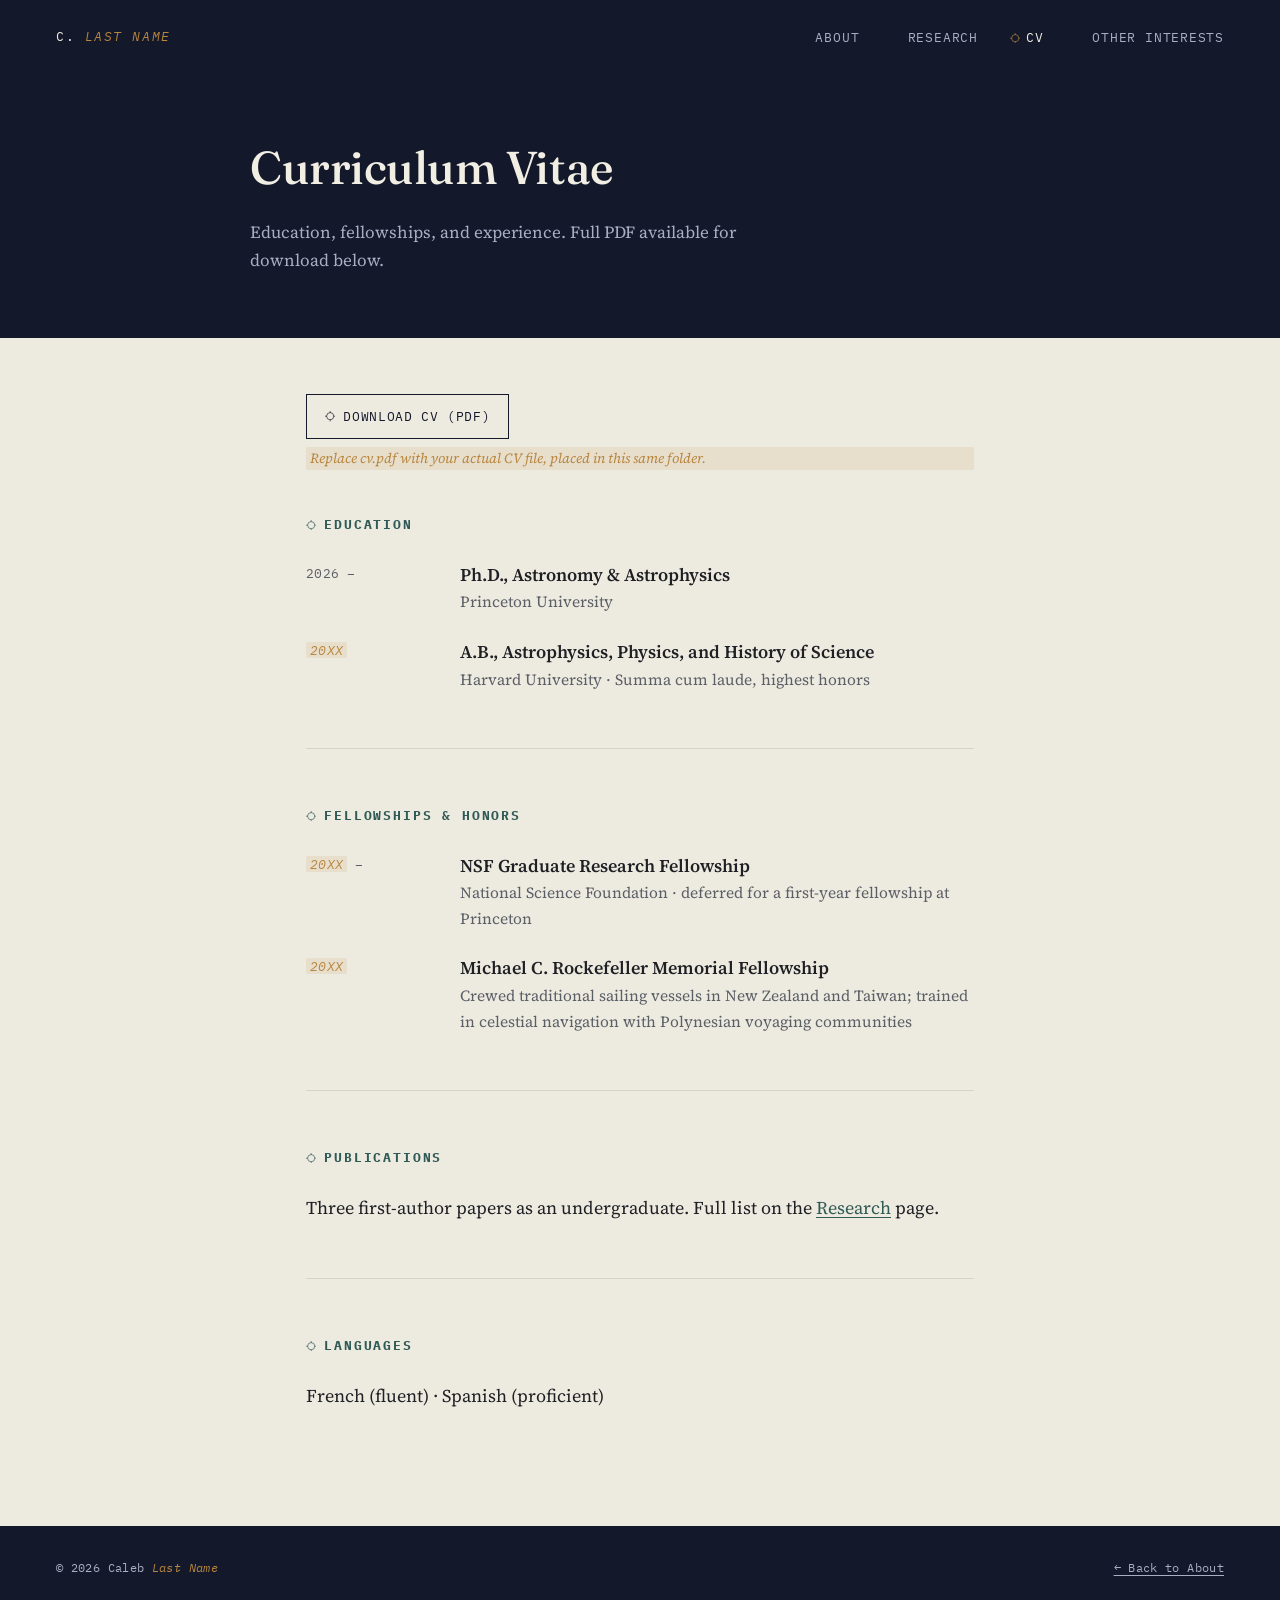
==== cv.html @ da011fde "Add files via upload" ====
<!DOCTYPE html>
<html lang="en">
<head>
<meta charset="UTF-8">
<meta name="viewport" content="width=device-width, initial-scale=1.0">
<title>CV — Caleb</title>
<link rel="preconnect" href="https://fonts.googleapis.com">
<link rel="preconnect" href="https://fonts.gstatic.com" crossorigin>
<link href="https://fonts.googleapis.com/css2?family=Fraunces:opsz,wght@9..144,400;9..144,500;9..144,600&family=IBM+Plex+Mono:wght@400;500&family=Source+Serif+4:opsz,wght@8..60,400;8..60,600&display=swap" rel="stylesheet">
<link rel="stylesheet" href="style.css">
</head>
<body>

<nav class="site-nav" aria-label="Primary">
  <a class="mark" href="index.html">C. <span class="fillin" style="background:none;padding:0;">Last Name</span></a>
  <ul>
    <li><a class="nav-link" href="index.html"><svg class="reticle" viewBox="0 0 16 16"><circle cx="8" cy="8" r="5.5" fill="none" stroke-width="1"/><line x1="8" y1="0" x2="8" y2="3"/><line x1="8" y1="13" x2="8" y2="16"/><line x1="0" y1="8" x2="3" y2="8"/><line x1="13" y1="8" x2="16" y2="8"/></svg>About</a></li>
    <li><a class="nav-link" href="research.html"><svg class="reticle" viewBox="0 0 16 16"><circle cx="8" cy="8" r="5.5" fill="none" stroke-width="1"/><line x1="8" y1="0" x2="8" y2="3"/><line x1="8" y1="13" x2="8" y2="16"/><line x1="0" y1="8" x2="3" y2="8"/><line x1="13" y1="8" x2="16" y2="8"/></svg>Research</a></li>
    <li><a class="nav-link" href="cv.html" aria-current="page"><svg class="reticle" viewBox="0 0 16 16"><circle cx="8" cy="8" r="5.5" fill="none" stroke-width="1"/><line x1="8" y1="0" x2="8" y2="3"/><line x1="8" y1="13" x2="8" y2="16"/><line x1="0" y1="8" x2="3" y2="8"/><line x1="13" y1="8" x2="16" y2="8"/></svg>CV</a></li>
    <li><a class="nav-link" href="interests.html"><svg class="reticle" viewBox="0 0 16 16"><circle cx="8" cy="8" r="5.5" fill="none" stroke-width="1"/><line x1="8" y1="0" x2="8" y2="3"/><line x1="8" y1="13" x2="8" y2="16"/><line x1="0" y1="8" x2="3" y2="8"/><line x1="13" y1="8" x2="16" y2="8"/></svg>Other Interests</a></li>
  </ul>
</nav>

<header class="page-header">
  <div class="page-header-inner">
    <h1>Curriculum Vitae</h1>
    <p class="lede">Education, fellowships, and experience. Full PDF available for download below.</p>
  </div>
</header>

<main>
  <p style="margin-bottom:44px;">
    <a href="cv.pdf" class="download-btn">
      <svg class="reticle" viewBox="0 0 16 16"><circle cx="8" cy="8" r="5.5" fill="none" stroke-width="1"/><line x1="8" y1="0" x2="8" y2="3"/><line x1="8" y1="13" x2="8" y2="16"/><line x1="0" y1="8" x2="3" y2="8"/><line x1="13" y1="8" x2="16" y2="8"/></svg>
      Download CV (PDF)
    </a>
    <span class="fillin" style="display:block; margin-top:8px; font-size:14px;">Replace cv.pdf with your actual CV file, placed in this same folder.</span>
  </p>

  <section id="education">
    <h2 class="section-title"><svg class="reticle" viewBox="0 0 16 16"><circle cx="8" cy="8" r="5.5" fill="none" stroke-width="1"/><line x1="8" y1="0" x2="8" y2="3"/><line x1="8" y1="13" x2="8" y2="16"/><line x1="0" y1="8" x2="3" y2="8"/><line x1="13" y1="8" x2="16" y2="8"/></svg> Education</h2>

    <div class="cv-entry">
      <div class="dates">2026 –</div>
      <div class="what">
        <strong>Ph.D., Astronomy &amp; Astrophysics</strong>
        <div class="where">Princeton University</div>
      </div>
    </div>

    <div class="cv-entry">
      <div class="dates"><span class="fillin">20XX</span></div>
      <div class="what">
        <strong>A.B., Astrophysics, Physics, and History of Science</strong>
        <div class="where">Harvard University · Summa cum laude, highest honors</div>
      </div>
    </div>
  </section>

  <section id="fellowships">
    <h2 class="section-title"><svg class="reticle" viewBox="0 0 16 16"><circle cx="8" cy="8" r="5.5" fill="none" stroke-width="1"/><line x1="8" y1="0" x2="8" y2="3"/><line x1="8" y1="13" x2="8" y2="16"/><line x1="0" y1="8" x2="3" y2="8"/><line x1="13" y1="8" x2="16" y2="8"/></svg> Fellowships &amp; Honors</h2>

    <div class="cv-entry">
      <div class="dates"><span class="fillin">20XX</span> –</div>
      <div class="what">
        <strong>NSF Graduate Research Fellowship</strong>
        <div class="where">National Science Foundation · deferred for a first-year fellowship at Princeton</div>
      </div>
    </div>

    <div class="cv-entry">
      <div class="dates"><span class="fillin">20XX</span></div>
      <div class="what">
        <strong>Michael C. Rockefeller Memorial Fellowship</strong>
        <div class="where">Crewed traditional sailing vessels in New Zealand and Taiwan; trained in celestial navigation with Polynesian voyaging communities</div>
      </div>
    </div>
  </section>

  <section id="publications-cv">
    <h2 class="section-title"><svg class="reticle" viewBox="0 0 16 16"><circle cx="8" cy="8" r="5.5" fill="none" stroke-width="1"/><line x1="8" y1="0" x2="8" y2="3"/><line x1="8" y1="13" x2="8" y2="16"/><line x1="0" y1="8" x2="3" y2="8"/><line x1="13" y1="8" x2="16" y2="8"/></svg> Publications</h2>
    <p>Three first-author papers as an undergraduate. Full list on the <a href="research.html">Research</a> page.</p>
  </section>

  <section id="languages">
    <h2 class="section-title"><svg class="reticle" viewBox="0 0 16 16"><circle cx="8" cy="8" r="5.5" fill="none" stroke-width="1"/><line x1="8" y1="0" x2="8" y2="3"/><line x1="8" y1="13" x2="8" y2="16"/><line x1="0" y1="8" x2="3" y2="8"/><line x1="13" y1="8" x2="16" y2="8"/></svg> Languages</h2>
    <p>French (fluent) · Spanish (proficient)</p>
  </section>
</main>

<footer>
  <span>© <span id="year"></span> Caleb <span class="fillin" style="background:none;padding:0;">Last Name</span></span>
  <a href="index.html">← Back to About</a>
</footer>
<script>document.getElementById('year').textContent = new Date().getFullYear();</script>
</body>
</html>
---- style.css ----
/* ===========================================================
   Design tokens
   =========================================================== */
:root {
  --ink:        #14182B;   /* deep dusk-navy — nav, footer, hero bg */
  --ink-soft:   #1E2340;
  --paper:      #EDEAE0;   /* warm parchment — page background */
  --paper-2:    #E4E0D2;   /* slightly deeper parchment for panels */
  --brass:      #B8863E;   /* brass / sextant accent */
  --teal:       #2F5A55;   /* secondary accent */
  --text:       #1E2024;
  --text-soft:  #5B5F66;
  --text-onink: #F1EEE4;
  --text-onink-soft: #A9AEC4;
  --line:       #D8D3C4;
  --line-onink: #333A5C;

  --display: 'Fraunces', 'Iowan Old Style', Georgia, serif;
  --body:    'Source Serif 4', Georgia, serif;
  --mono:    'IBM Plex Mono', ui-monospace, Menlo, monospace;

  --maxw: 780px;
}

* { box-sizing: border-box; }
html { scroll-behavior: smooth; }

body {
  margin: 0;
  background: var(--paper);
  color: var(--text);
  font-family: var(--body);
  font-size: 18px;
  line-height: 1.65;
  -webkit-font-smoothing: antialiased;
}

a { color: var(--teal); text-decoration-thickness: 1px; text-underline-offset: 3px; }
a:hover { color: var(--brass); }
a:focus-visible, button:focus-visible {
  outline: 2px solid var(--brass);
  outline-offset: 3px;
}

@media (prefers-reduced-motion: reduce) {
  html { scroll-behavior: auto; }
  * { animation: none !important; transition: none !important; }
}

/* ===========================================================
   Signature mark — a small reticle/finder-chart glyph.
   Used as a recurring signature element throughout the site,
   nodding to celestial navigation & star-chart positioning.
   =========================================================== */
.reticle {
  display: inline-block;
  width: 0.8em;
  height: 0.8em;
  vertical-align: middle;
  flex: none;
}
.reticle circle, .reticle line { stroke: currentColor; }

/* ===========================================================
   Top navigation
   =========================================================== */
.site-nav {
  background: var(--ink);
  color: var(--text-onink);
  padding: 22px clamp(20px, 5vw, 56px);
  display: flex;
  align-items: center;
  justify-content: space-between;
  flex-wrap: wrap;
  gap: 14px;
}
.site-nav .mark {
  font-family: var(--mono);
  font-size: 13px;
  letter-spacing: 0.12em;
  text-transform: uppercase;
  color: var(--text-onink);
  text-decoration: none;
}
.site-nav .mark:hover { color: var(--brass); }
.site-nav ul {
  list-style: none;
  display: flex;
  gap: clamp(16px, 3vw, 32px);
  margin: 0;
  padding: 0;
  flex-wrap: wrap;
}
.site-nav a.nav-link {
  color: var(--text-onink-soft);
  text-decoration: none;
  font-family: var(--mono);
  font-size: 13px;
  letter-spacing: 0.06em;
  text-transform: uppercase;
  display: inline-flex;
  align-items: center;
  gap: 6px;
  color: var(--text-onink-soft);
}
.site-nav a.nav-link .reticle { color: var(--brass); opacity: 0; transition: opacity .15s ease; }
.site-nav a.nav-link:hover { color: var(--text-onink); }
.site-nav a.nav-link:hover .reticle,
.site-nav a.nav-link[aria-current="page"] .reticle { opacity: 1; }
.site-nav a.nav-link[aria-current="page"] { color: var(--text-onink); }

/* ===========================================================
   Hero (About / homepage)
   =========================================================== */
.hero {
  background: var(--ink);
  color: var(--text-onink);
  padding: 64px clamp(20px, 6vw, 56px) 88px;
  position: relative;
  overflow: hidden;
}
.hero .chart {
  position: absolute;
  inset: 0;
  pointer-events: none;
  opacity: 0.55;
}
.hero-inner { max-width: var(--maxw); margin: 0 auto; position: relative; }
.eyebrow {
  font-family: var(--mono);
  font-size: 12.5px;
  letter-spacing: 0.16em;
  text-transform: uppercase;
  color: var(--brass);
  display: flex;
  align-items: center;
  gap: 8px;
  margin: 0 0 20px;
}
h1.name {
  font-family: var(--display);
  font-optical-sizing: auto;
  font-weight: 500;
  font-size: clamp(44px, 7vw, 72px);
  line-height: 1.02;
  margin: 0 0 14px;
  letter-spacing: -0.01em;
}
.role {
  font-family: var(--body);
  font-style: italic;
  font-size: clamp(18px, 2.4vw, 22px);
  color: var(--text-onink-soft);
  margin: 0 0 28px;
  max-width: 46ch;
}
.hero p.bio {
  max-width: 62ch;
  color: var(--text-onink);
  font-size: 17.5px;
  margin: 0 0 32px;
}
.hero-links { display: flex; flex-wrap: wrap; gap: 10px 28px; }
.hero-links a {
  font-family: var(--mono);
  font-size: 13px;
  letter-spacing: 0.04em;
  color: var(--text-onink-soft);
  text-decoration: none;
  border-bottom: 1px solid var(--line-onink);
  padding-bottom: 2px;
}
.hero-links a:hover { color: var(--brass); border-color: var(--brass); }

/* ===========================================================
   Page header (non-hero pages)
   =========================================================== */
.page-header {
  background: var(--ink);
  color: var(--text-onink);
  padding: 56px clamp(20px, 6vw, 56px) 64px;
}
.page-header-inner { max-width: var(--maxw); margin: 0 auto; }
.page-header h1 {
  font-family: var(--display);
  font-weight: 500;
  font-size: clamp(34px, 5vw, 46px);
  margin: 0 0 12px;
  letter-spacing: -0.01em;
}
.page-header .lede {
  color: var(--text-onink-soft);
  font-size: 17px;
  max-width: 56ch;
  margin: 0;
}

/* ===========================================================
   Main content
   =========================================================== */
main {
  max-width: var(--maxw);
  margin: 0 auto;
  padding: 56px clamp(20px, 6vw, 56px) 100px;
}
section + section { margin-top: 56px; padding-top: 56px; border-top: 1px solid var(--line); }

h2.section-title {
  font-family: var(--mono);
  font-size: 13px;
  letter-spacing: 0.14em;
  text-transform: uppercase;
  color: var(--teal);
  display: flex;
  align-items: center;
  gap: 8px;
  margin: 0 0 24px;
}
h3 {
  font-family: var(--display);
  font-weight: 500;
  font-size: 24px;
  margin: 0 0 6px;
  letter-spacing: -0.005em;
}
p { margin: 0 0 16px; }
.text-soft { color: var(--text-soft); }

/* Placeholders — deliberately visible so nothing gets published by accident */
.fillin {
  color: var(--brass);
  font-style: italic;
  background: rgba(184,134,62,0.12);
  padding: 0 4px;
  border-radius: 2px;
}

/* ===========================================================
   Publications list
   =========================================================== */
.pub-list { list-style: none; margin: 0; padding: 0; }
.pub-list li {
  padding-left: 2em;
  text-indent: -2em;
  margin-bottom: 18px;
  font-size: 17px;
}
.pub-list .pub-meta {
  display: block;
  font-family: var(--mono);
  font-size: 12.5px;
  color: var(--text-soft);
  text-indent: 0;
  margin-top: 2px;
  letter-spacing: 0.02em;
}

/* ===========================================================
   CV entries
   =========================================================== */
.cv-entry {
  display: grid;
  grid-template-columns: 130px 1fr;
  gap: 4px 24px;
  margin-bottom: 22px;
}
.cv-entry .dates {
  font-family: var(--mono);
  font-size: 12.5px;
  color: var(--text-soft);
  letter-spacing: 0.02em;
  padding-top: 3px;
}
.cv-entry .what strong { font-weight: 600; }
.cv-entry .where { color: var(--text-soft); font-size: 15.5px; }
@media (max-width: 560px) {
  .cv-entry { grid-template-columns: 1fr; gap: 2px; }
}

.download-btn {
  display: inline-flex;
  align-items: center;
  gap: 8px;
  font-family: var(--mono);
  font-size: 13px;
  letter-spacing: 0.05em;
  text-transform: uppercase;
  color: var(--ink);
  background: transparent;
  border: 1px solid var(--ink);
  padding: 11px 18px;
  text-decoration: none;
  transition: background .15s ease, color .15s ease;
}
.download-btn:hover { background: var(--ink); color: var(--text-onink); }

/* ===========================================================
   Interest cards
   =========================================================== */
.interest {
  display: grid;
  grid-template-columns: 84px 1fr;
  gap: 24px;
  margin-bottom: 48px;
}
.interest .glyph {
  width: 56px; height: 56px;
  color: var(--brass);
}
.interest h3 { margin-bottom: 10px; }
@media (max-width: 560px) {
  .interest { grid-template-columns: 1fr; }
  .interest .glyph { width: 40px; height: 40px; }
}

/* ===========================================================
   Footer
   =========================================================== */
footer {
  background: var(--ink);
  color: var(--text-onink-soft);
  padding: 32px clamp(20px, 6vw, 56px);
  font-family: var(--mono);
  font-size: 12px;
  letter-spacing: 0.03em;
  display: flex;
  justify-content: space-between;
  flex-wrap: wrap;
  gap: 8px;
}
footer a { color: var(--text-onink-soft); }
footer a:hover { color: var(--brass); }
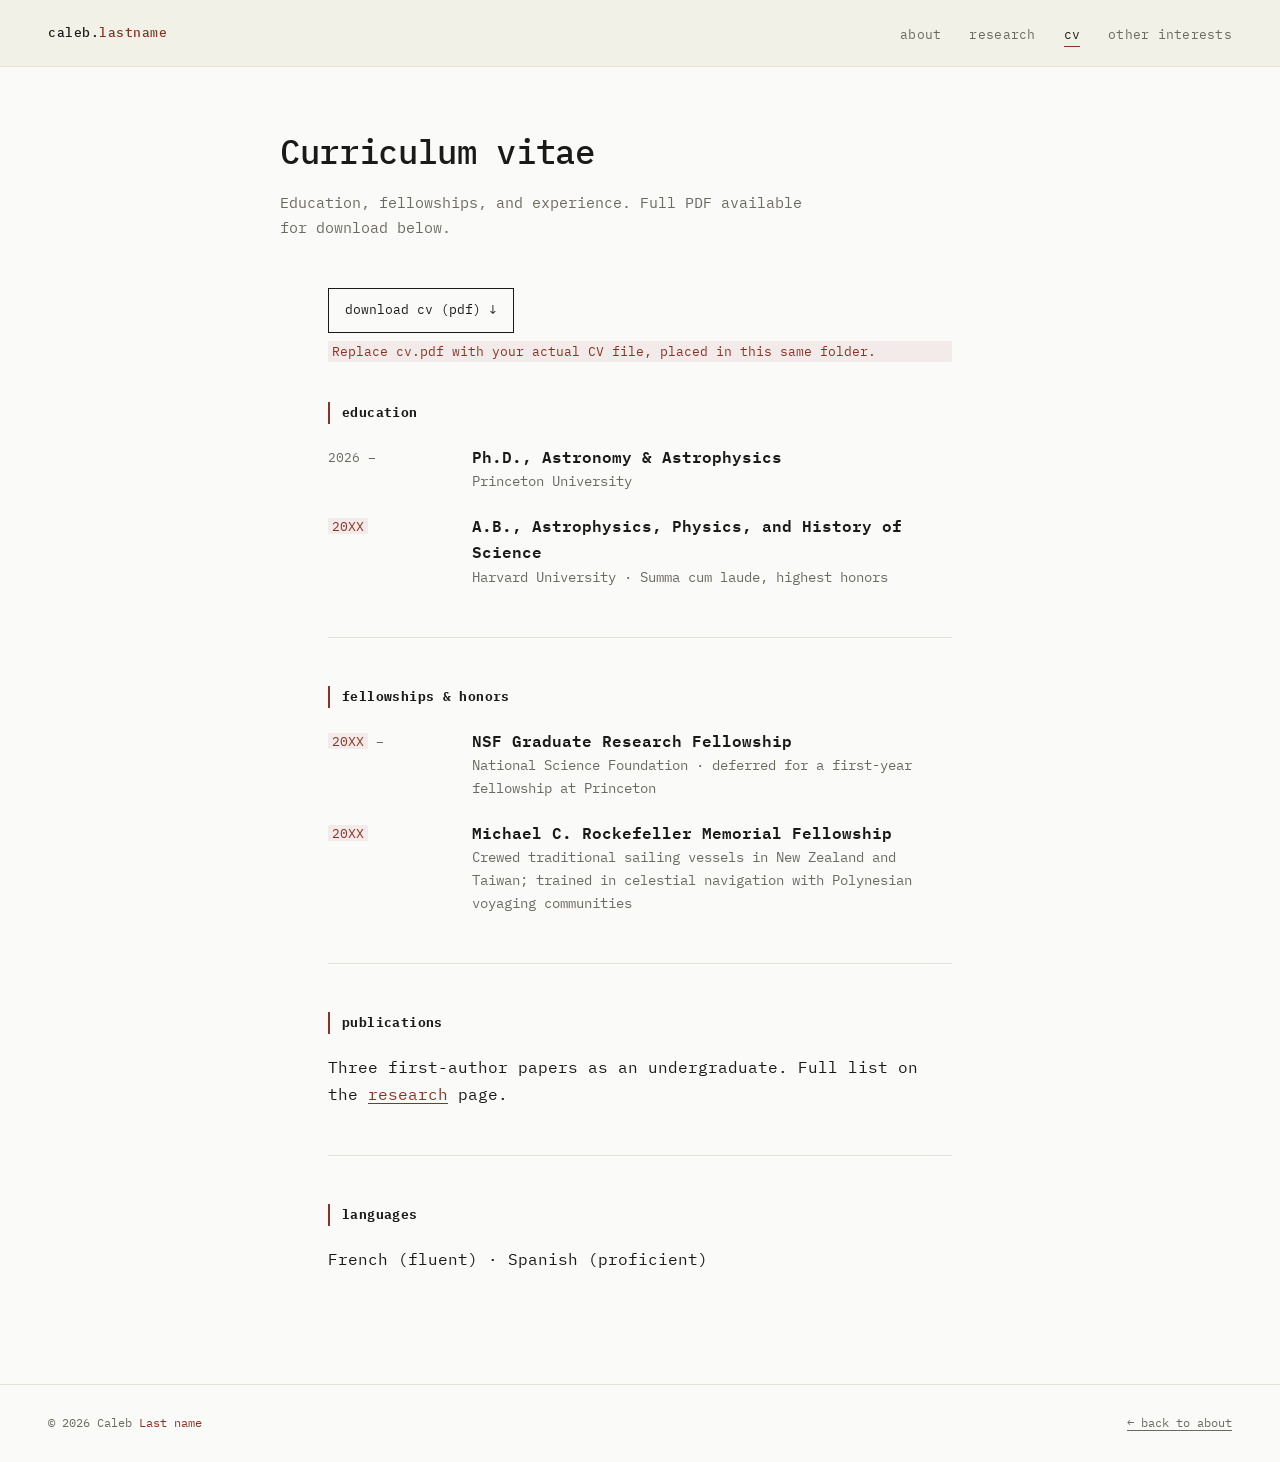
==== commit 68d08691: "Add files via upload" ====
--- a/cv.html
+++ b/cv.html
@@ -6,39 +6,36 @@
 <title>CV — Caleb</title>
 <link rel="preconnect" href="https://fonts.googleapis.com">
 <link rel="preconnect" href="https://fonts.gstatic.com" crossorigin>
-<link href="https://fonts.googleapis.com/css2?family=Fraunces:opsz,wght@9..144,400;9..144,500;9..144,600&family=IBM+Plex+Mono:wght@400;500&family=Source+Serif+4:opsz,wght@8..60,400;8..60,600&display=swap" rel="stylesheet">
+<link href="https://fonts.googleapis.com/css2?family=IBM+Plex+Mono:ital,wght@0,300;0,400;0,500;0,600;1,400&display=swap" rel="stylesheet">
 <link rel="stylesheet" href="style.css">
 </head>
 <body>
 
 <nav class="site-nav" aria-label="Primary">
-  <a class="mark" href="index.html">C. <span class="fillin" style="background:none;padding:0;">Last Name</span></a>
+  <a class="mark" href="index.html">caleb.<span class="fillin" style="background:none;padding:0;">lastname</span></a>
   <ul>
-    <li><a class="nav-link" href="index.html"><svg class="reticle" viewBox="0 0 16 16"><circle cx="8" cy="8" r="5.5" fill="none" stroke-width="1"/><line x1="8" y1="0" x2="8" y2="3"/><line x1="8" y1="13" x2="8" y2="16"/><line x1="0" y1="8" x2="3" y2="8"/><line x1="13" y1="8" x2="16" y2="8"/></svg>About</a></li>
-    <li><a class="nav-link" href="research.html"><svg class="reticle" viewBox="0 0 16 16"><circle cx="8" cy="8" r="5.5" fill="none" stroke-width="1"/><line x1="8" y1="0" x2="8" y2="3"/><line x1="8" y1="13" x2="8" y2="16"/><line x1="0" y1="8" x2="3" y2="8"/><line x1="13" y1="8" x2="16" y2="8"/></svg>Research</a></li>
-    <li><a class="nav-link" href="cv.html" aria-current="page"><svg class="reticle" viewBox="0 0 16 16"><circle cx="8" cy="8" r="5.5" fill="none" stroke-width="1"/><line x1="8" y1="0" x2="8" y2="3"/><line x1="8" y1="13" x2="8" y2="16"/><line x1="0" y1="8" x2="3" y2="8"/><line x1="13" y1="8" x2="16" y2="8"/></svg>CV</a></li>
-    <li><a class="nav-link" href="interests.html"><svg class="reticle" viewBox="0 0 16 16"><circle cx="8" cy="8" r="5.5" fill="none" stroke-width="1"/><line x1="8" y1="0" x2="8" y2="3"/><line x1="8" y1="13" x2="8" y2="16"/><line x1="0" y1="8" x2="3" y2="8"/><line x1="13" y1="8" x2="16" y2="8"/></svg>Other Interests</a></li>
+    <li><a class="nav-link" href="index.html">about</a></li>
+    <li><a class="nav-link" href="research.html">research</a></li>
+    <li><a class="nav-link" href="cv.html" aria-current="page">cv</a></li>
+    <li><a class="nav-link" href="interests.html">other interests</a></li>
   </ul>
 </nav>
 
 <header class="page-header">
   <div class="page-header-inner">
-    <h1>Curriculum Vitae</h1>
+    <h1>Curriculum vitae</h1>
     <p class="lede">Education, fellowships, and experience. Full PDF available for download below.</p>
   </div>
 </header>
 
 <main>
-  <p style="margin-bottom:44px;">
-    <a href="cv.pdf" class="download-btn">
-      <svg class="reticle" viewBox="0 0 16 16"><circle cx="8" cy="8" r="5.5" fill="none" stroke-width="1"/><line x1="8" y1="0" x2="8" y2="3"/><line x1="8" y1="13" x2="8" y2="16"/><line x1="0" y1="8" x2="3" y2="8"/><line x1="13" y1="8" x2="16" y2="8"/></svg>
-      Download CV (PDF)
-    </a>
-    <span class="fillin" style="display:block; margin-top:8px; font-size:14px;">Replace cv.pdf with your actual CV file, placed in this same folder.</span>
+  <p style="margin-bottom:40px;">
+    <a href="cv.pdf" class="download-btn">download cv (pdf) ↓</a>
+    <span class="fillin" style="display:block; margin-top:8px; font-size:12.5px;">Replace cv.pdf with your actual CV file, placed in this same folder.</span>
   </p>
 
   <section id="education">
-    <h2 class="section-title"><svg class="reticle" viewBox="0 0 16 16"><circle cx="8" cy="8" r="5.5" fill="none" stroke-width="1"/><line x1="8" y1="0" x2="8" y2="3"/><line x1="8" y1="13" x2="8" y2="16"/><line x1="0" y1="8" x2="3" y2="8"/><line x1="13" y1="8" x2="16" y2="8"/></svg> Education</h2>
+    <h2 class="section-title">education</h2>
 
     <div class="cv-entry">
       <div class="dates">2026 –</div>
@@ -58,7 +55,7 @@
   </section>
 
   <section id="fellowships">
-    <h2 class="section-title"><svg class="reticle" viewBox="0 0 16 16"><circle cx="8" cy="8" r="5.5" fill="none" stroke-width="1"/><line x1="8" y1="0" x2="8" y2="3"/><line x1="8" y1="13" x2="8" y2="16"/><line x1="0" y1="8" x2="3" y2="8"/><line x1="13" y1="8" x2="16" y2="8"/></svg> Fellowships &amp; Honors</h2>
+    <h2 class="section-title">fellowships &amp; honors</h2>
 
     <div class="cv-entry">
       <div class="dates"><span class="fillin">20XX</span> –</div>
@@ -78,19 +75,19 @@
   </section>
 
   <section id="publications-cv">
-    <h2 class="section-title"><svg class="reticle" viewBox="0 0 16 16"><circle cx="8" cy="8" r="5.5" fill="none" stroke-width="1"/><line x1="8" y1="0" x2="8" y2="3"/><line x1="8" y1="13" x2="8" y2="16"/><line x1="0" y1="8" x2="3" y2="8"/><line x1="13" y1="8" x2="16" y2="8"/></svg> Publications</h2>
-    <p>Three first-author papers as an undergraduate. Full list on the <a href="research.html">Research</a> page.</p>
+    <h2 class="section-title">publications</h2>
+    <p>Three first-author papers as an undergraduate. Full list on the <a href="research.html">research</a> page.</p>
   </section>
 
   <section id="languages">
-    <h2 class="section-title"><svg class="reticle" viewBox="0 0 16 16"><circle cx="8" cy="8" r="5.5" fill="none" stroke-width="1"/><line x1="8" y1="0" x2="8" y2="3"/><line x1="8" y1="13" x2="8" y2="16"/><line x1="0" y1="8" x2="3" y2="8"/><line x1="13" y1="8" x2="16" y2="8"/></svg> Languages</h2>
+    <h2 class="section-title">languages</h2>
     <p>French (fluent) · Spanish (proficient)</p>
   </section>
 </main>
 
 <footer>
-  <span>© <span id="year"></span> Caleb <span class="fillin" style="background:none;padding:0;">Last Name</span></span>
-  <a href="index.html">← Back to About</a>
+  <span>© <span id="year"></span> Caleb <span class="fillin" style="background:none;padding:0;">Last name</span></span>
+  <a href="index.html">← back to about</a>
 </footer>
 <script>document.getElementById('year').textContent = new Date().getFullYear();</script>
 </body>
--- a/style.css
+++ b/style.css
@@ -1,197 +1,142 @@
 /* ===========================================================
-   Design tokens
+   Design tokens — Mono Ledger
    =========================================================== */
 :root {
-  --ink:        #14182B;   /* deep dusk-navy — nav, footer, hero bg */
-  --ink-soft:   #1E2340;
-  --paper:      #EDEAE0;   /* warm parchment — page background */
-  --paper-2:    #E4E0D2;   /* slightly deeper parchment for panels */
-  --brass:      #B8863E;   /* brass / sextant accent */
-  --teal:       #2F5A55;   /* secondary accent */
-  --text:       #1E2024;
-  --text-soft:  #5B5F66;
-  --text-onink: #F1EEE4;
-  --text-onink-soft: #A9AEC4;
-  --line:       #D8D3C4;
-  --line-onink: #333A5C;
-
-  --display: 'Fraunces', 'Iowan Old Style', Georgia, serif;
-  --body:    'Source Serif 4', Georgia, serif;
-  --mono:    'IBM Plex Mono', ui-monospace, Menlo, monospace;
-
-  --maxw: 780px;
+  --paper:      #FAFAF8;
+  --paper-2:    #F2F1E8;
+  --ink:        #1A1A18;
+  --ink-soft:   #6B6A61;
+  --accent:     #8A3324;
+  --line:       #E4E2D8;
+  --line-strong:#C9C7BA;
+
+  --mono: 'IBM Plex Mono', ui-monospace, SFMono-Regular, Menlo, Consolas, monospace;
+  --maxw: 720px;
 }
 
 * { box-sizing: border-box; }
-html { scroll-behavior: smooth; }
 
 body {
   margin: 0;
   background: var(--paper);
-  color: var(--text);
-  font-family: var(--body);
-  font-size: 18px;
-  line-height: 1.65;
+  color: var(--ink);
+  font-family: var(--mono);
+  font-size: 15.5px;
+  line-height: 1.7;
   -webkit-font-smoothing: antialiased;
 }
 
-a { color: var(--teal); text-decoration-thickness: 1px; text-underline-offset: 3px; }
-a:hover { color: var(--brass); }
+a { color: var(--accent); text-decoration-thickness: 1px; text-underline-offset: 3px; }
+a:hover { color: var(--ink); }
 a:focus-visible, button:focus-visible {
-  outline: 2px solid var(--brass);
+  outline: 2px solid var(--accent);
   outline-offset: 3px;
 }
 
 @media (prefers-reduced-motion: reduce) {
-  html { scroll-behavior: auto; }
   * { animation: none !important; transition: none !important; }
 }
 
 /* ===========================================================
-   Signature mark — a small reticle/finder-chart glyph.
-   Used as a recurring signature element throughout the site,
-   nodding to celestial navigation & star-chart positioning.
-   =========================================================== */
-.reticle {
-  display: inline-block;
-  width: 0.8em;
-  height: 0.8em;
-  vertical-align: middle;
-  flex: none;
-}
-.reticle circle, .reticle line { stroke: currentColor; }
-
-/* ===========================================================
    Top navigation
    =========================================================== */
 .site-nav {
-  background: var(--ink);
-  color: var(--text-onink);
-  padding: 22px clamp(20px, 5vw, 56px);
+  background: var(--paper-2);
+  border-bottom: 1px solid var(--line);
+  padding: 20px clamp(20px, 5vw, 48px);
   display: flex;
   align-items: center;
   justify-content: space-between;
   flex-wrap: wrap;
-  gap: 14px;
+  gap: 12px;
 }
 .site-nav .mark {
-  font-family: var(--mono);
-  font-size: 13px;
-  letter-spacing: 0.12em;
-  text-transform: uppercase;
-  color: var(--text-onink);
-  text-decoration: none;
-}
-.site-nav .mark:hover { color: var(--brass); }
+  font-size: 13px;
+  letter-spacing: 0.04em;
+  color: var(--ink);
+  text-decoration: none;
+  font-weight: 500;
+}
 .site-nav ul {
   list-style: none;
   display: flex;
-  gap: clamp(16px, 3vw, 32px);
+  gap: clamp(16px, 3vw, 28px);
   margin: 0;
   padding: 0;
   flex-wrap: wrap;
 }
 .site-nav a.nav-link {
-  color: var(--text-onink-soft);
-  text-decoration: none;
-  font-family: var(--mono);
-  font-size: 13px;
+  color: var(--ink-soft);
+  text-decoration: none;
+  font-size: 13px;
+  letter-spacing: 0.02em;
+  padding-bottom: 3px;
+  border-bottom: 1px solid transparent;
+}
+.site-nav a.nav-link:hover { color: var(--ink); }
+.site-nav a.nav-link[aria-current="page"] {
+  color: var(--ink);
+  border-bottom-color: var(--accent);
+}
+
+/* ===========================================================
+   Hero (About / homepage)
+   =========================================================== */
+.hero {
+  padding: 72px clamp(20px, 6vw, 48px) 56px;
+}
+.hero-inner { max-width: var(--maxw); margin: 0 auto; }
+.eyebrow {
+  font-size: 12px;
   letter-spacing: 0.06em;
-  text-transform: uppercase;
-  display: inline-flex;
-  align-items: center;
-  gap: 6px;
-  color: var(--text-onink-soft);
-}
-.site-nav a.nav-link .reticle { color: var(--brass); opacity: 0; transition: opacity .15s ease; }
-.site-nav a.nav-link:hover { color: var(--text-onink); }
-.site-nav a.nav-link:hover .reticle,
-.site-nav a.nav-link[aria-current="page"] .reticle { opacity: 1; }
-.site-nav a.nav-link[aria-current="page"] { color: var(--text-onink); }
-
-/* ===========================================================
-   Hero (About / homepage)
-   =========================================================== */
-.hero {
-  background: var(--ink);
-  color: var(--text-onink);
-  padding: 64px clamp(20px, 6vw, 56px) 88px;
-  position: relative;
-  overflow: hidden;
-}
-.hero .chart {
-  position: absolute;
-  inset: 0;
-  pointer-events: none;
-  opacity: 0.55;
-}
-.hero-inner { max-width: var(--maxw); margin: 0 auto; position: relative; }
-.eyebrow {
-  font-family: var(--mono);
-  font-size: 12.5px;
-  letter-spacing: 0.16em;
-  text-transform: uppercase;
-  color: var(--brass);
-  display: flex;
-  align-items: center;
-  gap: 8px;
-  margin: 0 0 20px;
+  color: var(--accent);
+  margin: 0 0 22px;
 }
 h1.name {
-  font-family: var(--display);
-  font-optical-sizing: auto;
-  font-weight: 500;
-  font-size: clamp(44px, 7vw, 72px);
-  line-height: 1.02;
-  margin: 0 0 14px;
+  font-weight: 500;
+  font-size: clamp(32px, 5.5vw, 44px);
+  line-height: 1.15;
+  margin: 0 0 12px;
   letter-spacing: -0.01em;
 }
 .role {
-  font-family: var(--body);
-  font-style: italic;
-  font-size: clamp(18px, 2.4vw, 22px);
-  color: var(--text-onink-soft);
+  font-size: 15px;
+  color: var(--ink-soft);
   margin: 0 0 28px;
-  max-width: 46ch;
+  max-width: 52ch;
 }
 .hero p.bio {
-  max-width: 62ch;
-  color: var(--text-onink);
-  font-size: 17.5px;
-  margin: 0 0 32px;
-}
-.hero-links { display: flex; flex-wrap: wrap; gap: 10px 28px; }
+  max-width: 66ch;
+  font-size: 15px;
+  margin: 0 0 30px;
+}
+.hero-links { display: flex; flex-wrap: wrap; gap: 8px 24px; }
 .hero-links a {
-  font-family: var(--mono);
-  font-size: 13px;
-  letter-spacing: 0.04em;
-  color: var(--text-onink-soft);
-  text-decoration: none;
-  border-bottom: 1px solid var(--line-onink);
+  font-size: 13px;
+  color: var(--ink-soft);
+  text-decoration: none;
+  border-bottom: 1px solid var(--line-strong);
   padding-bottom: 2px;
 }
-.hero-links a:hover { color: var(--brass); border-color: var(--brass); }
+.hero-links a:hover { color: var(--accent); border-color: var(--accent); }
 
 /* ===========================================================
    Page header (non-hero pages)
    =========================================================== */
 .page-header {
-  background: var(--ink);
-  color: var(--text-onink);
-  padding: 56px clamp(20px, 6vw, 56px) 64px;
+  padding: 56px clamp(20px, 6vw, 48px) 40px;
 }
 .page-header-inner { max-width: var(--maxw); margin: 0 auto; }
 .page-header h1 {
-  font-family: var(--display);
-  font-weight: 500;
-  font-size: clamp(34px, 5vw, 46px);
-  margin: 0 0 12px;
+  font-weight: 500;
+  font-size: clamp(26px, 4vw, 34px);
+  margin: 0 0 10px;
   letter-spacing: -0.01em;
 }
 .page-header .lede {
-  color: var(--text-onink-soft);
-  font-size: 17px;
-  max-width: 56ch;
+  color: var(--ink-soft);
+  font-size: 14.5px;
+  max-width: 58ch;
   margin: 0;
 }
 
@@ -201,36 +146,30 @@
 main {
   max-width: var(--maxw);
   margin: 0 auto;
-  padding: 56px clamp(20px, 6vw, 56px) 100px;
-}
-section + section { margin-top: 56px; padding-top: 56px; border-top: 1px solid var(--line); }
+  padding: 8px clamp(20px, 6vw, 48px) 96px;
+}
+section + section { margin-top: 48px; padding-top: 48px; border-top: 1px solid var(--line); }
 
 h2.section-title {
-  font-family: var(--mono);
-  font-size: 13px;
-  letter-spacing: 0.14em;
-  text-transform: uppercase;
-  color: var(--teal);
-  display: flex;
-  align-items: center;
-  gap: 8px;
-  margin: 0 0 24px;
+  font-size: 13px;
+  letter-spacing: 0.03em;
+  color: var(--ink);
+  margin: 0 0 20px;
+  padding-left: 12px;
+  border-left: 2px solid var(--accent);
 }
 h3 {
-  font-family: var(--display);
-  font-weight: 500;
-  font-size: 24px;
+  font-weight: 500;
+  font-size: 17px;
   margin: 0 0 6px;
-  letter-spacing: -0.005em;
 }
 p { margin: 0 0 16px; }
-.text-soft { color: var(--text-soft); }
-
-/* Placeholders — deliberately visible so nothing gets published by accident */
+.text-soft { color: var(--ink-soft); }
+
+/* Placeholders — visible so nothing gets published by accident */
 .fillin {
-  color: var(--brass);
-  font-style: italic;
-  background: rgba(184,134,62,0.12);
+  color: var(--accent);
+  background: rgba(138,51,36,0.07);
   padding: 0 4px;
   border-radius: 2px;
 }
@@ -240,19 +179,17 @@
    =========================================================== */
 .pub-list { list-style: none; margin: 0; padding: 0; }
 .pub-list li {
-  padding-left: 2em;
-  text-indent: -2em;
-  margin-bottom: 18px;
-  font-size: 17px;
+  padding-left: 1.6em;
+  text-indent: -1.6em;
+  margin-bottom: 16px;
+  font-size: 14.5px;
 }
 .pub-list .pub-meta {
   display: block;
-  font-family: var(--mono);
   font-size: 12.5px;
-  color: var(--text-soft);
+  color: var(--ink-soft);
   text-indent: 0;
   margin-top: 2px;
-  letter-spacing: 0.02em;
 }
 
 /* ===========================================================
@@ -260,19 +197,17 @@
    =========================================================== */
 .cv-entry {
   display: grid;
-  grid-template-columns: 130px 1fr;
+  grid-template-columns: 120px 1fr;
   gap: 4px 24px;
-  margin-bottom: 22px;
+  margin-bottom: 20px;
 }
 .cv-entry .dates {
-  font-family: var(--mono);
   font-size: 12.5px;
-  color: var(--text-soft);
-  letter-spacing: 0.02em;
+  color: var(--ink-soft);
   padding-top: 3px;
 }
 .cv-entry .what strong { font-weight: 600; }
-.cv-entry .where { color: var(--text-soft); font-size: 15.5px; }
+.cv-entry .where { color: var(--ink-soft); font-size: 13.5px; }
 @media (max-width: 560px) {
   .cv-entry { grid-template-columns: 1fr; gap: 2px; }
 }
@@ -281,52 +216,39 @@
   display: inline-flex;
   align-items: center;
   gap: 8px;
-  font-family: var(--mono);
-  font-size: 13px;
-  letter-spacing: 0.05em;
-  text-transform: uppercase;
+  font-size: 13px;
   color: var(--ink);
   background: transparent;
   border: 1px solid var(--ink);
-  padding: 11px 18px;
+  padding: 10px 16px;
   text-decoration: none;
   transition: background .15s ease, color .15s ease;
 }
-.download-btn:hover { background: var(--ink); color: var(--text-onink); }
-
-/* ===========================================================
-   Interest cards
-   =========================================================== */
-.interest {
-  display: grid;
-  grid-template-columns: 84px 1fr;
-  gap: 24px;
-  margin-bottom: 48px;
-}
-.interest .glyph {
-  width: 56px; height: 56px;
-  color: var(--brass);
+.download-btn:hover { background: var(--ink); color: var(--paper); }
+
+/* ===========================================================
+   Interest entries
+   =========================================================== */
+.interest { margin-bottom: 40px; }
+.interest .idx {
+  font-size: 12px;
+  color: var(--accent);
+  margin: 0 0 6px;
 }
 .interest h3 { margin-bottom: 10px; }
-@media (max-width: 560px) {
-  .interest { grid-template-columns: 1fr; }
-  .interest .glyph { width: 40px; height: 40px; }
-}
 
 /* ===========================================================
    Footer
    =========================================================== */
 footer {
-  background: var(--ink);
-  color: var(--text-onink-soft);
-  padding: 32px clamp(20px, 6vw, 56px);
-  font-family: var(--mono);
+  border-top: 1px solid var(--line);
+  padding: 28px clamp(20px, 6vw, 48px);
+  color: var(--ink-soft);
   font-size: 12px;
-  letter-spacing: 0.03em;
   display: flex;
   justify-content: space-between;
   flex-wrap: wrap;
   gap: 8px;
 }
-footer a { color: var(--text-onink-soft); }
-footer a:hover { color: var(--brass); }
+footer a { color: var(--ink-soft); }
+footer a:hover { color: var(--accent); }
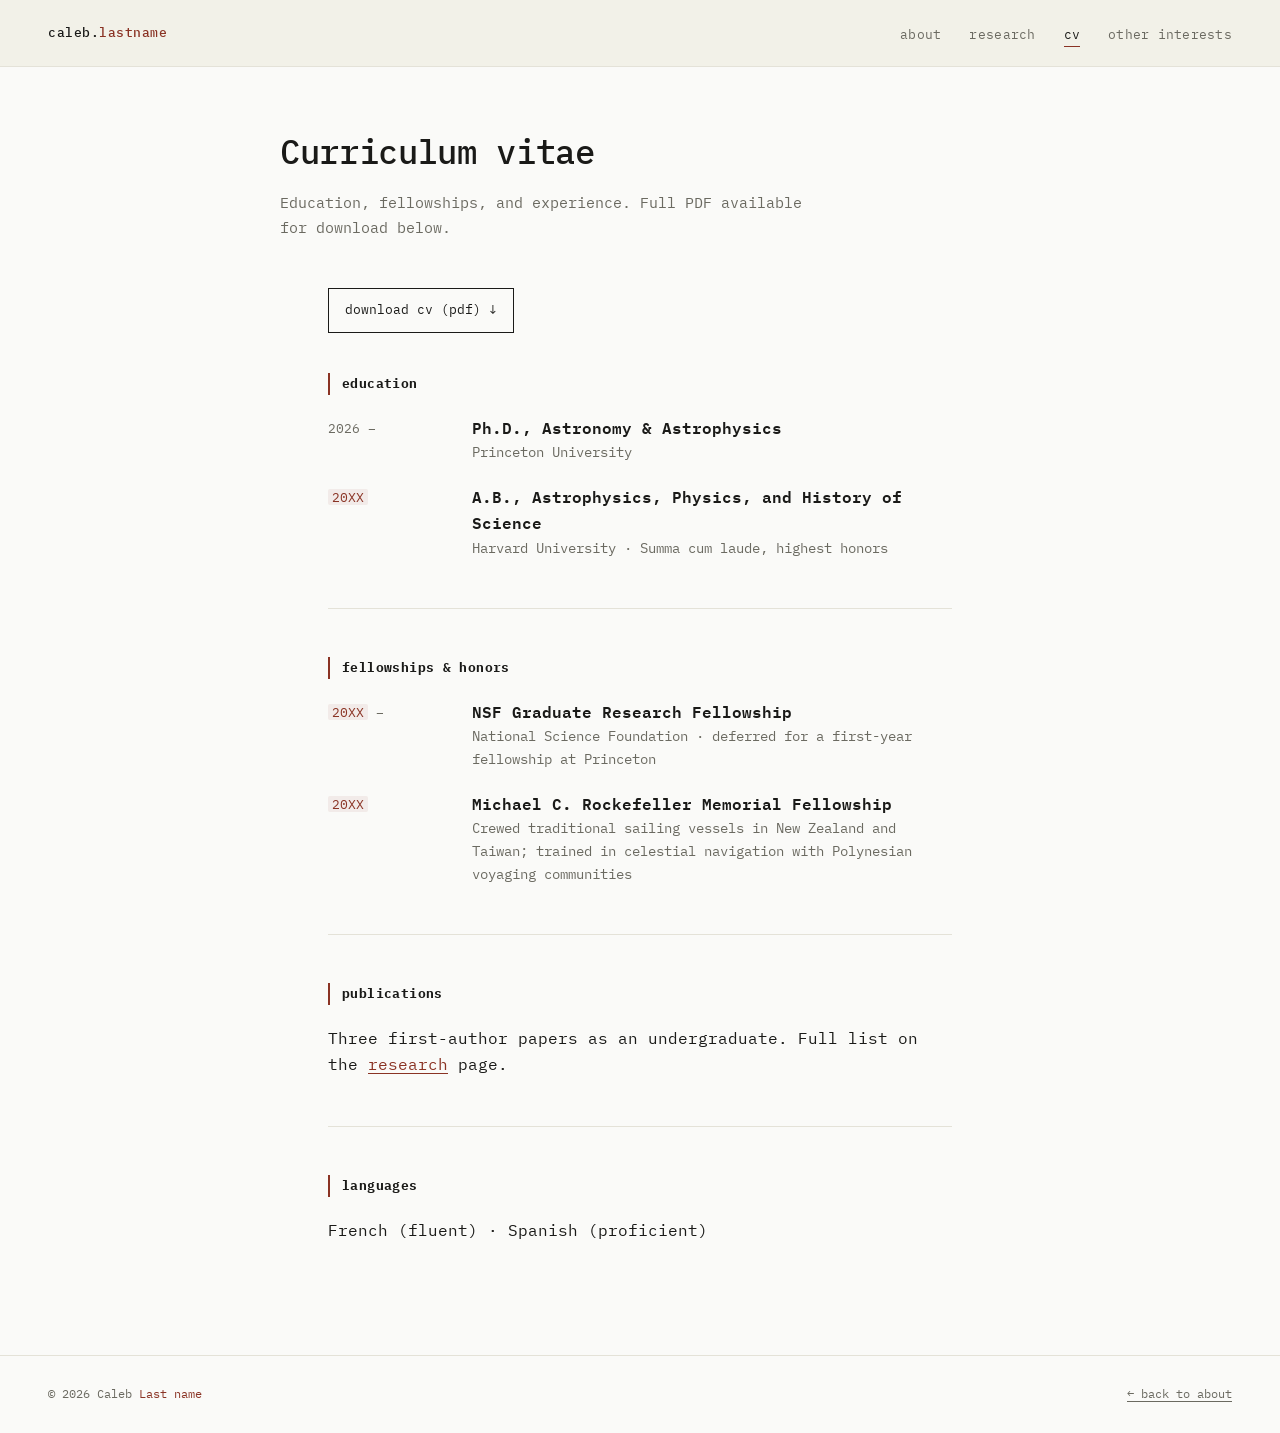
==== commit 136b5030: "Change CV download link to persona_website_CV.pdf Updated download link for CV PDF file." ====
--- a/cv.html
+++ b/cv.html
@@ -30,8 +30,7 @@
 
 <main>
   <p style="margin-bottom:40px;">
-    <a href="cv.pdf" class="download-btn">download cv (pdf) ↓</a>
-    <span class="fillin" style="display:block; margin-top:8px; font-size:12.5px;">Replace cv.pdf with your actual CV file, placed in this same folder.</span>
+    <a href="persona_website_CV.pdf" class="download-btn">download cv (pdf) ↓</a>
   </p>
 
   <section id="education">
--- a/style.css
+++ b/style.css
@@ -86,6 +86,19 @@
   padding: 72px clamp(20px, 6vw, 48px) 56px;
 }
 .hero-inner { max-width: var(--maxw); margin: 0 auto; }
+
+.hero-flex { display: flex; gap: 40px; align-items: flex-start; flex-wrap: wrap; }
+.photo-wrap { flex: none; }
+.profile-photo {
+  width: 260px;
+  height: 320px;
+  object-fit: cover;
+  border: 1px solid var(--line-strong);
+  /* filter: grayscale(100%); */
+  display: block;
+}
+.hero-text { flex: 1 1 360px; min-width: 280px; }
+
 .eyebrow {
   font-size: 12px;
   letter-spacing: 0.06em;
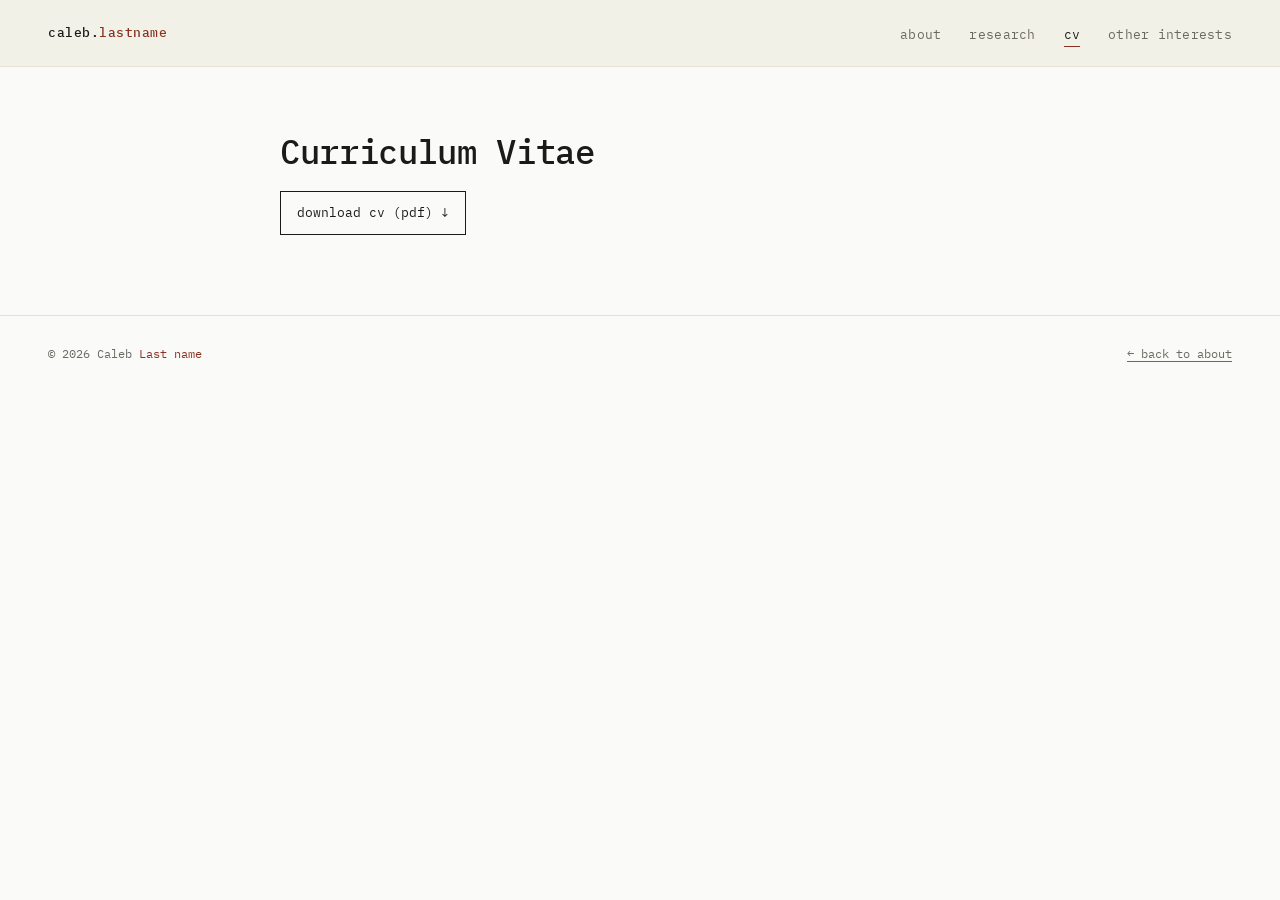
==== commit 604ea512: "Revise CV header and add download link Updated the header to use 'Curriculum Vitae' and added a down" ====
--- a/cv.html
+++ b/cv.html
@@ -23,11 +23,14 @@
 
 <header class="page-header">
   <div class="page-header-inner">
-    <h1>Curriculum vitae</h1>
-    <p class="lede">Education, fellowships, and experience. Full PDF available for download below.</p>
+    <h1>Curriculum Vitae</h1>
+    <!-- <p class="lede">Education, fellowships, and experience. Full PDF available for download below.</p> -->
+     <p style="margin-bottom:40px;">
+    <a href="persona_website_CV.pdf" class="download-btn">download cv (pdf) ↓</a>
+  </p>
   </div>
 </header>
-
+<!-- 
 <main>
   <p style="margin-bottom:40px;">
     <a href="persona_website_CV.pdf" class="download-btn">download cv (pdf) ↓</a>
@@ -82,7 +85,7 @@
     <h2 class="section-title">languages</h2>
     <p>French (fluent) · Spanish (proficient)</p>
   </section>
-</main>
+</main> -->
 
 <footer>
   <span>© <span id="year"></span> Caleb <span class="fillin" style="background:none;padding:0;">Last name</span></span>
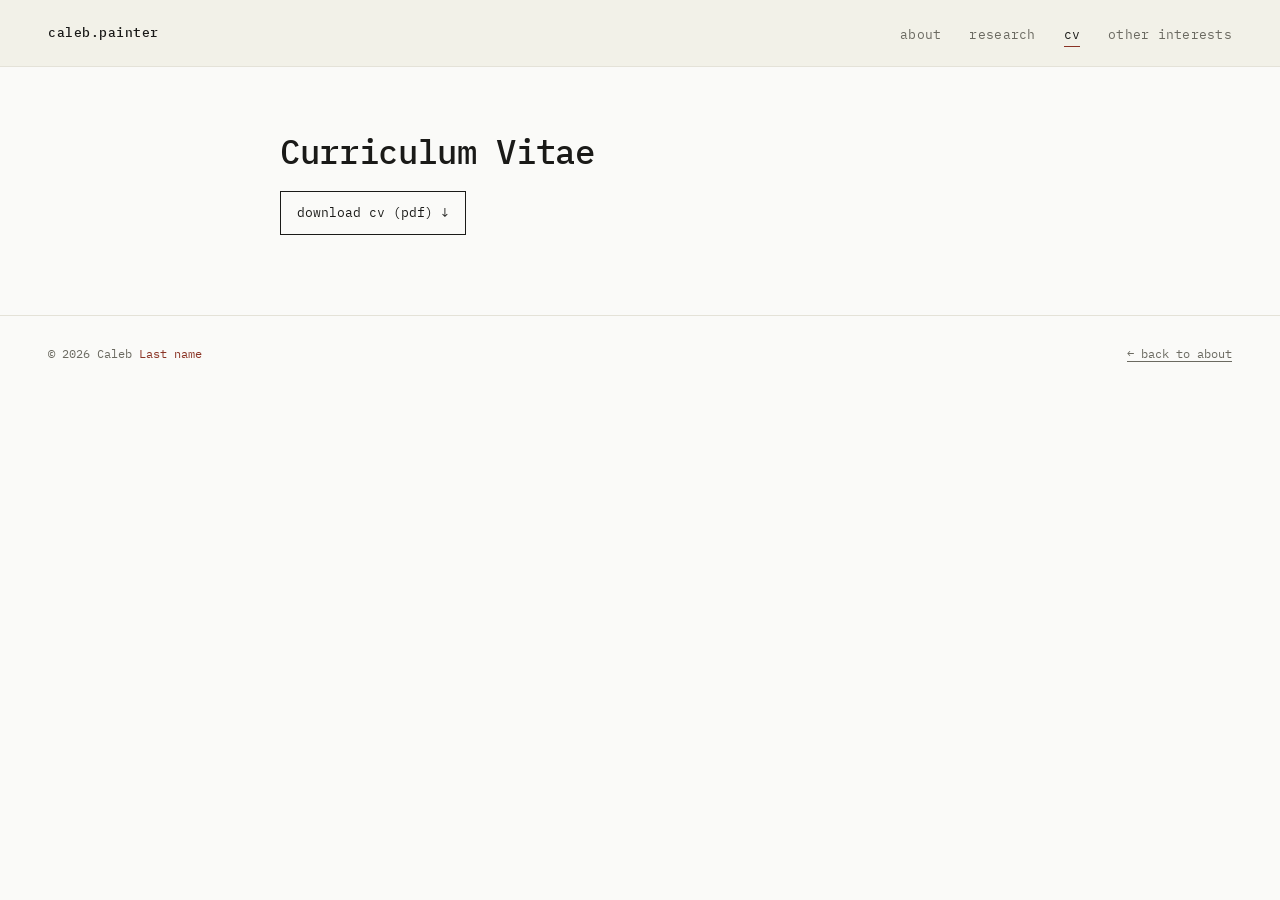
==== commit 09253f13: "Update navigation link to include 'painter'" ====
--- a/cv.html
+++ b/cv.html
@@ -12,7 +12,7 @@
 <body>
 
 <nav class="site-nav" aria-label="Primary">
-  <a class="mark" href="index.html">caleb.<span class="fillin" style="background:none;padding:0;">lastname</span></a>
+  <a class="mark" href="index.html">caleb.<span style="background:none;padding:0;">painter</span></a>
   <ul>
     <li><a class="nav-link" href="index.html">about</a></li>
     <li><a class="nav-link" href="research.html">research</a></li>
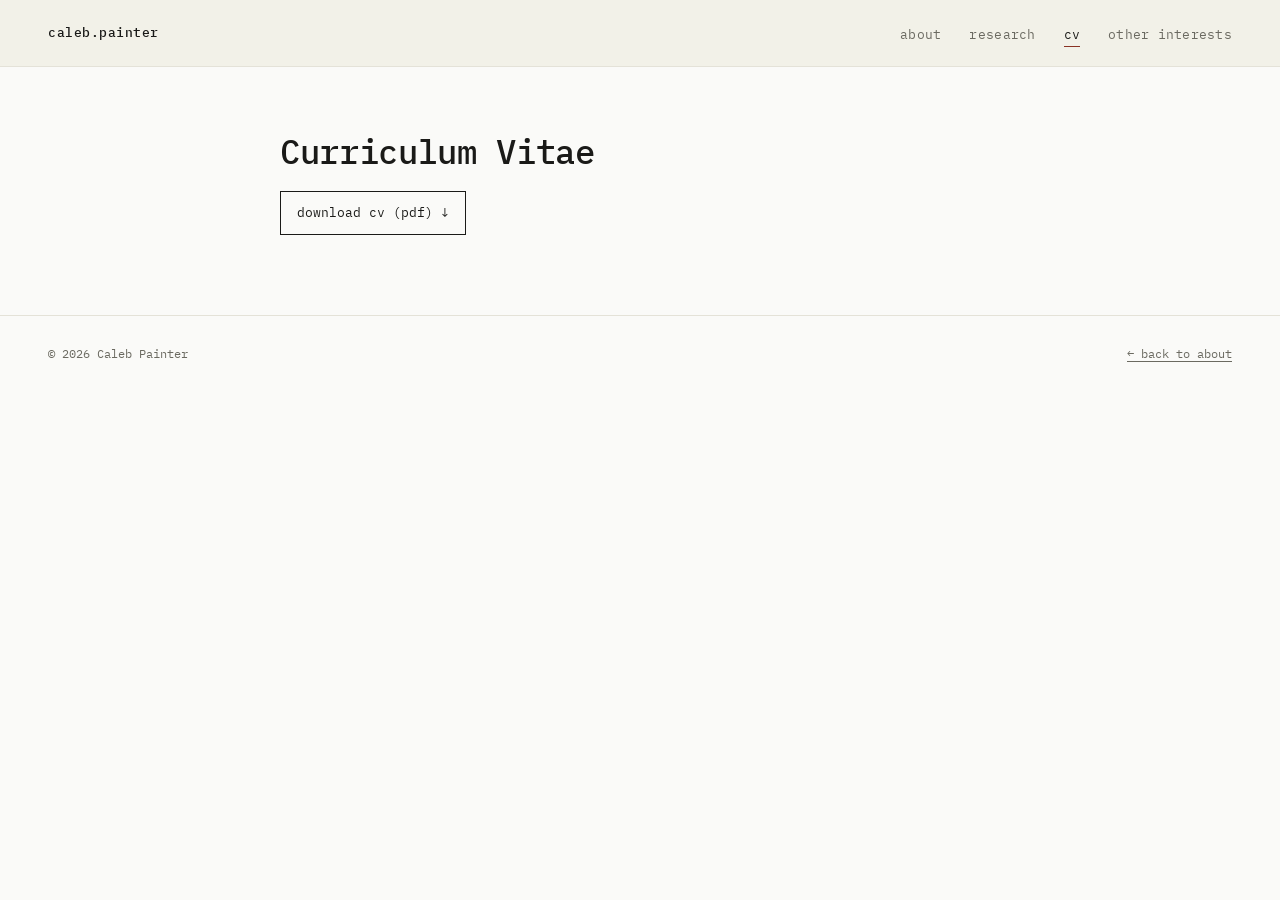
==== commit b92a3eb6: "Update footer with last name to 'Painter'" ====
--- a/cv.html
+++ b/cv.html
@@ -26,7 +26,7 @@
     <h1>Curriculum Vitae</h1>
     <!-- <p class="lede">Education, fellowships, and experience. Full PDF available for download below.</p> -->
      <p style="margin-bottom:40px;">
-    <a href="persona_website_CV.pdf" class="download-btn">download cv (pdf) ↓</a>
+    <a href="personal_website_CV.pdf" class="download-btn">download cv (pdf) ↓</a>
   </p>
   </div>
 </header>
@@ -88,7 +88,7 @@
 </main> -->
 
 <footer>
-  <span>© <span id="year"></span> Caleb <span class="fillin" style="background:none;padding:0;">Last name</span></span>
+  <span>© <span id="year"></span> Caleb <span style="background:none;padding:0;">Painter</span></span>
   <a href="index.html">← back to about</a>
 </footer>
 <script>document.getElementById('year').textContent = new Date().getFullYear();</script>
